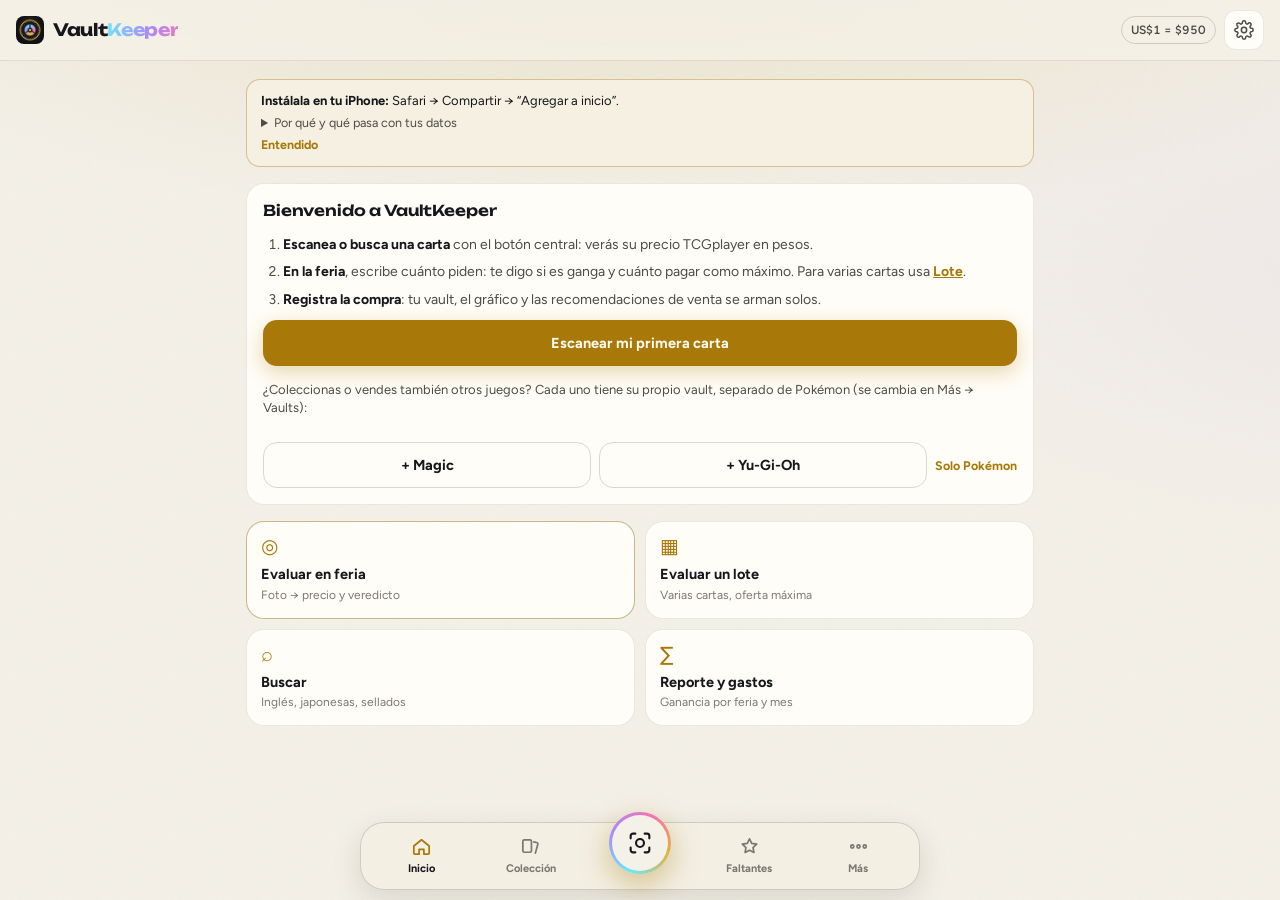
==== otros.html @ b87df8c2 "Vaults separados para Magic y Yu-Gi-Oh, sin tocar el de Pokémon - otros.html?juego=mtg|ygo: app prop" ====
<!doctype html>
<html lang="es">
<head>
  <meta charset="utf-8">
  <meta name="viewport" content="width=device-width, initial-scale=1, maximum-scale=1, viewport-fit=cover">
  <title>VaultKeeper</title>
  <meta name="description" content="Vaults de Magic: The Gathering y Yu-Gi-Oh! de VaultKeeper: precio TCGplayer, compras, ventas y portafolio, separados del vault de Pokémon.">
  <meta name="theme-color" content="#0c0f16" media="(prefers-color-scheme: dark)">
  <meta name="theme-color" content="#f4f1e8" media="(prefers-color-scheme: light)">
  <meta name="apple-mobile-web-app-capable" content="yes">
  <meta name="mobile-web-app-capable" content="yes">
  <meta name="apple-mobile-web-app-status-bar-style" content="black-translucent">
  <meta name="apple-mobile-web-app-title" content="VaultKeeper">
  <link rel="apple-touch-icon" href="icons/apple-touch-icon.png">
  <link rel="icon" type="image/png" href="icons/favicon.png">
  <link rel="manifest" href="manifest.webmanifest">
  <link rel="preconnect" href="https://fonts.googleapis.com">
  <link rel="preconnect" href="https://fonts.gstatic.com" crossorigin>
  <link href="https://fonts.googleapis.com/css2?family=Figtree:wght@400;500;600;700;800&family=Unbounded:wght@500;600;700;800&display=swap" rel="stylesheet">
  <link rel="stylesheet" href="styles.css">
  <script>
    try { sessionStorage.setItem('vk:session', '1'); } catch (e) {}
  </script>
</head>
<body class="tcg">
  <header class="topbar">
    <a class="brand" href="#/inicio" aria-label="VaultKeeper inicio">
      <img src="icons/favicon.png" alt="" width="28" height="28">
      <span>Vault<em>Keeper</em></span>
      <b class="brand-game"></b>
    </a>
    <div class="top-right">
      <span class="fxchip" title="Tipo de cambio usado">US$1 = $—</span>
      <span class="offline-dot" title="Sin conexión">sin red</span>
    </div>
  </header>

  <main id="view"></main>

  <nav class="tabbar" aria-label="Secciones">
    <a href="#/inicio" data-route="inicio">
      <svg viewBox="0 0 24 24"><path d="M4 11.5 12 5l8 6.5V19a1 1 0 0 1-1 1h-4.5v-5h-5v5H5a1 1 0 0 1-1-1z"/></svg><span>Inicio</span>
    </a>
    <a href="#/coleccion" data-route="coleccion">
      <svg viewBox="0 0 24 24"><rect x="4" y="5" width="9" height="13" rx="1.6"/><path d="M15.5 7.2 19 8.1a1 1 0 0 1 .7 1.2l-2.6 9.6"/></svg><span>Colección</span>
    </a>
    <button class="scan-fab" aria-label="Escanear o buscar carta"><span><svg viewBox="0 0 24 24"><path d="M4 8V6a2 2 0 0 1 2-2h2M16 4h2a2 2 0 0 1 2 2v2M20 16v2a2 2 0 0 1-2 2h-2M8 20H6a2 2 0 0 1-2-2v-2"/><circle cx="12" cy="12" r="3.4"/></svg></span></button>
    <a href="#/buscar" data-route="buscar" class="tab-search">
      <svg viewBox="0 0 24 24"><circle cx="11" cy="11" r="6"/><path d="m20 20-4.3-4.3"/></svg><span>Buscar</span>
    </a>
    <a href="#/mas" data-route="mas">
      <svg viewBox="0 0 24 24"><circle cx="5.5" cy="12" r="1.6"/><circle cx="12" cy="12" r="1.6"/><circle cx="18.5" cy="12" r="1.6"/></svg><span>Más</span>
    </a>
  </nav>

  <div id="sheets"></div>
  <div id="toast" class="toast" role="status" aria-live="polite"></div>

  <script type="module" src="js/tcg/app.js"></script>
</body>
</html>
---- styles.css ----
/* VaultKeeper — "bóveda nocturna": ink-dark vault, brass numerals, holo-foil accents. */

:root {
  color-scheme: dark;
  --bg: #0c0f16;
  --bg-2: #10141d;
  --surface: #141823;
  --surface-2: #1b2030;
  --surface-3: #242a3c;
  --line: rgba(255, 255, 255, 0.08);
  --line-2: rgba(255, 255, 255, 0.14);
  --text: #f3efe4;
  --text-2: #b4b1a6;
  --muted: #7d8190;
  --brass: #e2b33c;
  --brass-ink: #1a1405;
  --pos: #45c486;
  --neg: #f0706a;
  --warn: #f2b84b;
  --series-value: #c98500;
  --series-cost: #3987e5;
  --foil: conic-gradient(from 200deg, #6ee7f9, #a78bfa, #f472b6, #e2b33c, #6ee7f9);
  --foil-lin: linear-gradient(100deg, #6ee7f9 0%, #a78bfa 30%, #f472b6 55%, #e2b33c 80%, #6ee7f9 100%);
  --radius: 18px;
  --radius-s: 12px;
  --shadow: 0 12px 40px rgba(0, 0, 0, 0.45);
  --display: 'Unbounded', 'Figtree', system-ui, sans-serif;
  --body: 'Figtree', system-ui, -apple-system, sans-serif;
  --safe-t: env(safe-area-inset-top, 0px);
  /* --vgap: how much shorter than the screen iOS made the viewport (set in app.js). That strip,
     home indicator included, is already outside the page, so it no longer needs the inset. */
  --safe-b: max(0px, calc(env(safe-area-inset-bottom, 0px) - var(--vgap, 0px)));
  --tabbar-h: 68px;
}

@media (prefers-color-scheme: light) {
  :root {
    color-scheme: light;
    --bg: #f4f1e8;
    --bg-2: #ece8dc;
    --surface: #fffdf7;
    --surface-2: #f3efe4;
    --surface-3: #e7e2d4;
    --line: rgba(20, 20, 30, 0.09);
    --line-2: rgba(20, 20, 30, 0.16);
    --text: #16171c;
    --text-2: #4c4b47;
    --muted: #7a786f;
    --brass: #a87908;
    --brass-ink: #fffaf0;
    --pos: #12834f;
    --neg: #c8312b;
    --warn: #9a6400;
    --series-value: #b07800;
    --series-cost: #2a78d6;
    --shadow: 0 10px 30px rgba(40, 30, 10, 0.12);
  }
}

* { box-sizing: border-box; -webkit-tap-highlight-color: transparent; }
html { background: var(--bg); -webkit-text-size-adjust: 100%; text-size-adjust: 100%; }
body {
  margin: 0;
  min-height: 100dvh;
  font-family: var(--body);
  font-size: 15px;
  line-height: 1.4;
  color: var(--text);
  background:
    radial-gradient(120% 60% at 50% -10%, color-mix(in oklab, var(--brass) 14%, transparent), transparent 60%),
    radial-gradient(80% 50% at 110% 30%, color-mix(in oklab, #a78bfa 8%, transparent), transparent 60%),
    var(--bg);
  background-attachment: fixed;
  -webkit-font-smoothing: antialiased;
  overflow-x: hidden;
}
body::before {
  /* fine grain */
  content: '';
  position: fixed;
  inset: 0;
  pointer-events: none;
  opacity: 0.05;
  z-index: 0;
  background-image: url("data:image/svg+xml,%3Csvg xmlns='http://www.w3.org/2000/svg' width='160' height='160'%3E%3Cfilter id='n'%3E%3CfeTurbulence type='fractalNoise' baseFrequency='.9' numOctaves='2' stitchTiles='stitch'/%3E%3C/filter%3E%3Crect width='100%25' height='100%25' filter='url(%23n)'/%3E%3C/svg%3E");
}
body.has-sheet { overflow: hidden; }

h1, h2, h3 { margin: 0; font-family: var(--display); font-weight: 600; letter-spacing: -0.01em; }
h1 { font-size: 26px; }
h2 { font-size: 15px; }
h3 { font-size: 18px; line-height: 1.2; }
p { margin: 0.4em 0; }
a { color: inherit; }
button, input, select { font: inherit; color: inherit; }
button { cursor: pointer; }
img { display: block; }
.muted { color: var(--text-2); }
.small { font-size: 13px; }
.tiny { font-size: 11.5px; color: var(--muted); }
.pos { color: var(--pos); }
.neg { color: var(--neg); }
.flat { color: var(--text-2); }
b, .hero-value, .big, .tile-val, .kv b, .trow-val, .rank-side { font-variant-numeric: tabular-nums; }

/* ───────────── top bar */
.topbar {
  position: sticky;
  top: 0;
  z-index: 20;
  display: flex;
  align-items: center;
  justify-content: space-between;
  padding: calc(var(--safe-t) + 10px) 16px 10px;
  background: color-mix(in oklab, var(--bg) 78%, transparent);
  backdrop-filter: blur(16px) saturate(1.4);
  -webkit-backdrop-filter: blur(16px) saturate(1.4);
  border-bottom: 1px solid var(--line);
}
.brand { display: flex; align-items: center; gap: 9px; text-decoration: none; }
.brand img { border-radius: 8px; }
.brand span { font-family: var(--display); font-weight: 700; font-size: 17px; letter-spacing: -0.02em; }
.brand em { font-style: normal; background: var(--foil-lin); -webkit-background-clip: text; background-clip: text; color: transparent; background-size: 200% 100%; animation: sheen 9s linear infinite; }
.top-right { display: flex; align-items: center; gap: 8px; }
.fxchip { font-size: 12px; font-weight: 600; color: var(--text-2); padding: 5px 9px; border: 1px solid var(--line-2); border-radius: 99px; font-variant-numeric: tabular-nums; }
.offline-dot { display: none; font-size: 11px; font-weight: 700; color: var(--warn); border: 1px solid currentColor; border-radius: 99px; padding: 3px 7px; }
body.offline .offline-dot { display: inline-block; }
.icon-btn { display: inline-grid; place-items: center; width: 36px; height: 36px; border-radius: 12px; border: 1px solid var(--line); background: var(--surface); color: var(--text-2); text-decoration: none; flex: none; }
.gear.on { color: var(--brass); border-color: var(--brass); }
.statusbar { position: absolute; left: 0; right: 0; bottom: -1px; height: 22px; transform: translateY(100%); display: flex; align-items: center; justify-content: center; font-size: 11.5px; color: var(--text-2); background: var(--surface); border-bottom: 1px solid var(--line); overflow: hidden; }
.statusbar i { position: absolute; left: 0; top: 0; bottom: 0; background: color-mix(in oklab, var(--brass) 20%, transparent); transition: width 0.3s; }
.statusbar span { position: relative; }

/* ───────────── main */
#view {
  position: relative;
  z-index: 1;
  max-width: 820px;
  margin: 0 auto;
  padding: 18px 16px calc(var(--tabbar-h) + var(--safe-b) + 36px);
  display: flex;
  flex-direction: column;
  gap: 16px;
}
.view-head p { margin-top: 4px; }
.rise { animation: rise 0.5s cubic-bezier(0.2, 0.7, 0.2, 1) both; animation-delay: calc(var(--d, 0) * 60ms); }
@keyframes rise { from { opacity: 0; transform: translateY(10px); } }
@keyframes sheen { to { background-position: 200% 0; } }

/* ───────────── hero */
.hero {
  position: relative;
  padding: 22px 20px 16px;
  border-radius: 24px;
  background:
    linear-gradient(160deg, color-mix(in oklab, var(--surface-2) 92%, var(--brass)) 0%, var(--surface) 60%);
  border: 1px solid var(--line-2);
  box-shadow: var(--shadow);
  overflow: hidden;
  isolation: isolate;
}
.hero::after {
  content: '';
  position: absolute;
  inset: -40% -20% auto auto;
  width: 260px;
  height: 260px;
  border-radius: 50%;
  background: var(--foil);
  filter: blur(60px);
  opacity: 0.22;
  z-index: -1;
  animation: drift 14s ease-in-out infinite alternate;
}
@keyframes drift { to { transform: translate(-60px, 40px) rotate(90deg); } }
.hero-label { font-size: 12px; text-transform: uppercase; letter-spacing: 0.14em; color: var(--text-2); font-weight: 700; }
.hero-value { font-family: var(--display); font-weight: 700; font-size: clamp(34px, 10vw, 48px); letter-spacing: -0.03em; line-height: 1.05; margin-top: 6px; }
.hero-alt { color: var(--text-2); font-size: 13.5px; margin-top: 2px; }
.hero-stats { display: grid; grid-template-columns: repeat(3, 1fr); gap: 8px; margin-top: 18px; }
.hero-stats div { background: color-mix(in oklab, var(--bg) 40%, transparent); border: 1px solid var(--line); border-radius: 14px; padding: 9px 10px; min-width: 0; }
.hero-stats span { display: block; font-size: 11px; color: var(--muted); text-transform: uppercase; letter-spacing: 0.08em; font-weight: 700; }
.hero-stats b { display: block; font-size: 14.5px; margin-top: 3px; white-space: nowrap; overflow: hidden; text-overflow: ellipsis; }
.hero-stats small { display: block; font-size: 11.5px; font-weight: 600; opacity: 0.9; overflow: hidden; text-overflow: ellipsis; }
.hero-foot { display: flex; justify-content: space-between; align-items: center; gap: 8px; margin-top: 12px; font-size: 12px; color: var(--muted); }
.link { background: none; border: 0; padding: 0; color: var(--brass); font-weight: 700; font-size: 12.5px; }

.quick { display: grid; grid-template-columns: 1fr 1fr; gap: 10px; }
.qa { text-align: left; padding: 14px; border-radius: var(--radius); border: 1px solid var(--line); background: var(--surface); display: grid; gap: 2px; position: relative; overflow: hidden; }
.qa b { font-size: 14.5px; }
.qa small { color: var(--muted); font-size: 12px; }
.qa-ico { font-size: 20px; color: var(--brass); line-height: 1; margin-bottom: 6px; }
.qa.scan { border-color: color-mix(in oklab, var(--brass) 45%, var(--line)); }
.qa:active { transform: scale(0.98); }

/* ───────────── panels */
.panel { background: var(--surface); border: 1px solid var(--line); border-radius: var(--radius); padding: 16px; display: flex; flex-direction: column; gap: 10px; min-width: 0; }
.panel-head { display: flex; justify-content: space-between; align-items: center; gap: 10px; flex-wrap: wrap; }
.legend { display: flex; gap: 14px; font-size: 12.5px; color: var(--text-2); }
.legend span { display: inline-flex; align-items: center; gap: 6px; }
.sw { display: inline-block; width: 14px; height: 3px; border-radius: 2px; vertical-align: middle; margin-right: 6px; }
.legend .sw { margin-right: 0; }
.sw-value { background: var(--series-value); }
.sw-cost { background: var(--series-cost); }
.chart-box { position: relative; min-height: 120px; }
.table-view summary { font-size: 12.5px; color: var(--muted); cursor: pointer; }
.table-view table { width: 100%; border-collapse: collapse; font-size: 12.5px; margin-top: 8px; font-variant-numeric: tabular-nums; }
.table-view th, .table-view td { text-align: right; padding: 5px 4px; border-bottom: 1px solid var(--line); }
.table-view th:first-child, .table-view td:first-child { text-align: left; }
.tv { max-height: 240px; overflow: auto; }

/* chart */
.pchart { display: block; width: 100%; height: auto; overflow: visible; touch-action: pan-y; }
.pchart .grid line { stroke: var(--line); stroke-width: 1; }
.pchart .grid line.zero { stroke: var(--line-2); stroke-dasharray: 3 3; }
.pchart .tick { fill: var(--muted); font-size: 10.5px; font-family: var(--body); font-variant-numeric: tabular-nums; }
.pchart .strip-title { fill: var(--text-2); font-size: 11.5px; font-weight: 700; font-family: var(--body); }
.pchart .line { fill: none; stroke-width: 2; stroke-linecap: round; stroke-linejoin: round; }
.pchart .line-value { stroke: var(--series-value); }
.pchart .line-cost { stroke: var(--series-cost); }
.pchart .line-pct { stroke: var(--text-2); }
.pchart .area-value { fill: var(--series-value); opacity: 0.1; }
.pchart .area-pos { fill: var(--pos); opacity: 0.16; }
.pchart .area-neg { fill: var(--neg); opacity: 0.16; }
.pchart .dot { stroke: var(--surface); stroke-width: 2; }
.pchart .dot-value { fill: var(--series-value); }
.pchart .dot-cost { fill: var(--series-cost); }
.pchart .dot-pct { fill: var(--text-2); }
.pchart .vline { stroke: var(--line-2); stroke-width: 1; }
.pchart .endlbl { font-size: 11px; font-weight: 700; font-family: var(--body); fill: var(--text-2); }
.pchart .endlbl.pos { fill: var(--pos); }
.pchart .endlbl.neg { fill: var(--neg); }
.ctip { position: absolute; display: none; pointer-events: none; background: var(--surface-3); border: 1px solid var(--line-2); border-radius: 10px; padding: 8px 10px; font-size: 12px; line-height: 1.55; box-shadow: var(--shadow); white-space: nowrap; z-index: 2; }
.ctip b { font-variant-numeric: tabular-nums; margin-left: 4px; }
.ctip-d { color: var(--muted); font-size: 11px; font-weight: 700; }

/* ───────────── ranking */
.rank { list-style: none; margin: 0; padding: 0; display: flex; flex-direction: column; gap: 8px; }
.rank-row { display: grid; grid-template-columns: 18px 46px 1fr auto; gap: 10px; align-items: center; padding: 10px; border-radius: 14px; background: var(--surface-2); border: 1px solid var(--line); cursor: pointer; }
.rank-n { font-family: var(--display); font-weight: 700; color: var(--brass); font-size: 15px; text-align: center; }
.rank-row img { width: 46px; height: 64px; object-fit: cover; border-radius: 5px; background: var(--surface-3); }
.rank-main { min-width: 0; }
.rank-name { font-weight: 700; font-size: 14px; white-space: nowrap; overflow: hidden; text-overflow: ellipsis; }
.rank-name small { display: block; font-weight: 500; color: var(--muted); font-size: 11.5px; }
.rank-why { font-size: 12px; color: var(--text-2); margin-top: 2px; }
.rank-list { font-size: 11.5px; color: var(--muted); margin-top: 2px; }
.rank-side { text-align: right; display: grid; justify-items: end; gap: 2px; }
.rank-side b { font-size: 14px; }
.rank-side small { font-size: 11.5px; color: var(--text-2); }
.chip-btn { margin-top: 4px; font-size: 12px; font-weight: 700; padding: 5px 10px; border-radius: 99px; border: 1px solid var(--brass); color: var(--brass); background: transparent; }

/* ───────────── controls */
.btn { display: inline-flex; align-items: center; justify-content: center; gap: 6px; min-height: 46px; padding: 0 16px; border-radius: 14px; border: 1px solid var(--line-2); background: var(--surface-2); font-weight: 700; font-size: 14.5px; text-decoration: none; text-align: center; flex: 1; }
.btn.primary { background: var(--brass); color: var(--brass-ink); border-color: transparent; box-shadow: 0 6px 20px color-mix(in oklab, var(--brass) 30%, transparent); }
.btn.primary:disabled { opacity: 0.4; box-shadow: none; }
.btn.ghost { background: transparent; }
.btn.danger { color: var(--neg); border-color: color-mix(in oklab, var(--neg) 45%, transparent); }
.btn.full { width: 100%; flex: none; }
.btn:active { transform: scale(0.985); }
.btn-row { display: flex; gap: 8px; }
.btn-col { display: flex; flex-direction: column; gap: 8px; }

.seg { display: inline-flex; padding: 3px; border-radius: 12px; background: var(--surface-2); border: 1px solid var(--line); gap: 2px; flex-wrap: nowrap; }
.seg button { border: 0; background: transparent; padding: 8px 12px; border-radius: 9px; font-weight: 700; font-size: 13px; color: var(--text-2); white-space: nowrap; flex: 1; }
.seg button.on { background: var(--surface-3); color: var(--text); box-shadow: 0 1px 0 var(--line-2) inset; }
.seg.small button { padding: 6px 10px; font-size: 12px; }
.panel > .seg, .form .seg, .card-detail .seg { display: flex; }

.input { width: 100%; min-height: 44px; padding: 10px 12px; border-radius: 12px; border: 1px solid var(--line-2); background: var(--bg-2); font-size: 16px; outline: none; }
.input:focus { border-color: var(--brass); box-shadow: 0 0 0 3px color-mix(in oklab, var(--brass) 20%, transparent); }
.input.small { min-height: 36px; padding: 6px 10px; font-size: 14px; width: auto; }
select.input { appearance: none; background-image: linear-gradient(45deg, transparent 50%, var(--muted) 50%), linear-gradient(135deg, var(--muted) 50%, transparent 50%); background-position: calc(100% - 15px) 52%, calc(100% - 10px) 52%; background-size: 5px 5px; background-repeat: no-repeat; padding-right: 28px; }
.money-in { display: flex; gap: 8px; align-items: stretch; }
.money-in .input { flex: 1; min-width: 0; font-size: 20px; font-weight: 700; font-variant-numeric: tabular-nums; }
.money-in .seg { flex: none; }
.money-in .btn { flex: none; }
.field { display: flex; flex-direction: column; gap: 6px; min-width: 0; }
/* iOS draws date fields with their own intrinsic width that ignores width:100% and pushes the
   form sideways; drop the native look so they fit their column like any other input. */
input[type='date'].input { -webkit-appearance: none; appearance: none; display: block; min-width: 0; max-width: 100%; line-height: 1.3; }
input[type='date'].input::-webkit-date-and-time-value { text-align: left; margin: 0; }
.field > span { font-size: 12.5px; font-weight: 700; color: var(--text-2); }
.row2 { display: grid; grid-template-columns: repeat(2, minmax(0, 1fr)); gap: 10px; }
.form { display: flex; flex-direction: column; gap: 14px; }

.switch { display: inline-flex; align-items: center; gap: 8px; font-size: 12.5px; color: var(--text-2); font-weight: 600; }
.switch input { appearance: none; width: 36px; height: 22px; border-radius: 99px; background: var(--surface-3); position: relative; transition: background 0.2s; margin: 0; }
.switch input::after { content: ''; position: absolute; top: 3px; left: 3px; width: 16px; height: 16px; border-radius: 50%; background: var(--text); transition: transform 0.2s; }
.switch input:checked { background: var(--brass); }
.switch input:checked::after { transform: translateX(14px); background: var(--brass-ink); }

.kv { display: flex; justify-content: space-between; gap: 12px; padding: 8px 0; border-bottom: 1px dashed var(--line); font-size: 14px; }
.kv span { color: var(--text-2); }
.kv b { text-align: right; }
.kv em { font-style: normal; font-size: 12px; }
.kvs { display: flex; flex-direction: column; }
.kv3 { display: grid; grid-template-columns: repeat(3, 1fr); gap: 6px; }
.kv3 div { background: var(--surface-2); border-radius: 10px; padding: 8px; text-align: center; }
.kv3 span { display: block; font-size: 11px; color: var(--muted); font-weight: 700; text-transform: uppercase; letter-spacing: 0.06em; }

/* ───────────── rarity chips */
.chips-scroll { display: flex; gap: 6px; overflow-x: auto; padding-bottom: 4px; margin: 0 -16px; padding-inline: 16px; scrollbar-width: none; }
.chips-scroll::-webkit-scrollbar { display: none; }
.chips-wrap { display: flex; flex-wrap: wrap; gap: 6px; }
.rchip { display: inline-flex; align-items: center; gap: 6px; padding: 6px 10px 6px 7px; border-radius: 99px; border: 1px solid var(--line-2); background: var(--surface); font-size: 12.5px; font-weight: 700; white-space: nowrap; color: var(--text-2); }
.rchip em { font-style: normal; font-size: 11px; color: var(--muted); background: var(--surface-2); border-radius: 99px; padding: 1px 6px; }
.rchip.on { color: var(--text); border-color: var(--brass); background: color-mix(in oklab, var(--brass) 14%, var(--surface)); }
.rsym { flex: none; filter: drop-shadow(0 0 0.5px rgba(0, 0, 0, 0.6)); color: var(--text-2); }

.filters { display: flex; flex-direction: column; gap: 10px; }
.filter-row { display: flex; gap: 8px; flex-wrap: wrap; align-items: center; }

/* ───────────── grids & tiles */
.grid { display: grid; grid-template-columns: repeat(auto-fill, minmax(150px, 1fr)); gap: 12px; }
.grid-tight { grid-template-columns: repeat(auto-fill, minmax(118px, 1fr)); gap: 10px; }
.tile { text-align: left; padding: 0; border: 0; background: none; display: flex; flex-direction: column; gap: 7px; min-width: 0; }
.tile-img { position: relative; aspect-ratio: 63 / 88; border-radius: 9px; overflow: hidden; background: var(--surface-2); box-shadow: 0 6px 18px rgba(0, 0, 0, 0.35); transition: transform 0.2s; }
.tile-img img { width: 100%; height: 100%; object-fit: cover; }
.tile:active .tile-img { transform: scale(0.97); }
.tile.dim .tile-img img { filter: grayscale(0.85) brightness(0.55); }
.tile.dim .tile-meta { opacity: 0.75; }
.tile-meta { min-width: 0; }
.tile-name { display: flex; align-items: center; gap: 5px; font-weight: 700; font-size: 13px; }
.tile-name span { white-space: nowrap; overflow: hidden; text-overflow: ellipsis; }
.tile-sub { font-size: 11.5px; color: var(--muted); white-space: nowrap; overflow: hidden; text-overflow: ellipsis; }
.tile-val { display: flex; justify-content: space-between; align-items: baseline; gap: 6px; margin-top: 3px; font-size: 13px; }
.tile-val em { font-style: normal; font-weight: 700; font-size: 12px; }
.badge { position: absolute; top: 6px; right: 6px; width: 24px; height: 24px; display: grid; place-items: center; border-radius: 50%; font-size: 13px; font-weight: 800; background: rgba(0, 0, 0, 0.6); color: #fff; backdrop-filter: blur(4px); }
.badge.have { background: var(--pos); color: #04170d; }
.badge.wish { color: #f472b6; }
.badge.keep { color: var(--brass); }
.badge.check { background: rgba(0, 0, 0, 0.45); color: transparent; border: 2px solid #fff; }
.badge.check.on { background: var(--brass); color: var(--brass-ink); border-color: var(--brass); }

/* ───────────── checklist */
.rgrid { display: grid; grid-auto-flow: column; grid-template-rows: repeat(2, auto); grid-auto-columns: 112px; gap: 8px; overflow-x: auto; margin: 0 -16px; padding: 0 16px 4px; scrollbar-width: none; scroll-snap-type: x proximity; }
.rgrid::-webkit-scrollbar { display: none; }
.rcard { display: flex; flex-direction: column; align-items: flex-start; gap: 6px; padding: 10px; border-radius: 14px; border: 1px solid var(--line); background: var(--surface); text-align: left; min-height: 78px; position: relative; scroll-snap-align: start; }
@media (min-width: 700px) { .rgrid { grid-auto-flow: row; grid-template-rows: none; grid-template-columns: repeat(auto-fill, minmax(112px, 1fr)); overflow: visible; margin: 0; padding: 0; } }
.rcard span { font-size: 12px; font-weight: 700; line-height: 1.2; }
.rcard em { position: absolute; top: 9px; right: 9px; font-style: normal; font-size: 10.5px; font-weight: 800; color: var(--muted); letter-spacing: 0.04em; }
.rcard.on { border-color: var(--brass); background: color-mix(in oklab, var(--brass) 12%, var(--surface)); box-shadow: 0 0 0 1px var(--brass) inset; }
.heart { color: #f472b6; font-size: 22px; line-height: 1; }
.heart.big { font-size: 30px; }
.cl-body { display: flex; flex-direction: column; gap: 12px; }
.progress-card { border-radius: var(--radius); padding: 16px; background: var(--surface); border: 1px solid var(--line-2); position: relative; overflow: hidden; display: flex; flex-direction: column; gap: 8px; }
.progress-card::before { content: ''; position: absolute; inset: 0 0 auto 0; height: 3px; background: var(--foil-lin); background-size: 200% 100%; animation: sheen 6s linear infinite; }
.pc-top { display: flex; gap: 10px; align-items: center; }
.pc-top b { display: block; font-family: var(--display); font-weight: 600; font-size: 15px; }
.pc-num { font-family: var(--display); font-size: 30px; font-weight: 700; display: flex; align-items: baseline; gap: 6px; font-variant-numeric: tabular-nums; }
.pc-num b { color: var(--brass); }
.pc-num span { margin-left: auto; font-size: 15px; color: var(--text-2); }
.bar { height: 8px; border-radius: 99px; background: var(--surface-3); overflow: hidden; }
.bar i { display: block; height: 100%; border-radius: 99px; background: var(--foil-lin); }

/* ───────────── trade */
.tlist { display: flex; flex-direction: column; gap: 6px; }
.trow { display: grid; grid-template-columns: 38px 1fr auto 32px; gap: 10px; align-items: center; padding: 6px; border-radius: 12px; background: var(--surface-2); }
.trow img { width: 38px; height: 53px; object-fit: cover; border-radius: 4px; }
.trow-main { min-width: 0; }
.trow-main b, .trow-main small { display: block; white-space: nowrap; overflow: hidden; text-overflow: ellipsis; }
.trow-main small, .trow-val small { color: var(--muted); font-size: 11.5px; }
.trow-val { text-align: right; }
.trow-val b, .trow-val small { display: block; }
.trow .icon-btn { width: 30px; height: 30px; font-size: 12px; }
.balance { position: sticky; bottom: calc(var(--tabbar-h) + var(--safe-b) + 10px); z-index: 5; background: color-mix(in oklab, var(--surface-2) 92%, transparent); backdrop-filter: blur(14px); -webkit-backdrop-filter: blur(14px); border: 1px solid var(--line-2); border-radius: var(--radius); padding: 14px; display: flex; flex-direction: column; gap: 10px; box-shadow: var(--shadow); }
.bal-row { display: flex; justify-content: space-between; }
.bal-row span { display: block; font-size: 11.5px; color: var(--muted); font-weight: 700; text-transform: uppercase; letter-spacing: 0.06em; }
.bal-row b { font-size: 17px; }
.bal-row .r { text-align: right; }
.bal-bar { height: 8px; border-radius: 99px; background: var(--series-value); overflow: hidden; }
.bal-bar i { display: block; height: 100%; background: var(--series-cost); border-right: 2px solid var(--surface-2); }

/* ───────────── verdicts */
.verdict-box { border-radius: 14px; padding: 12px 14px; border: 1px solid; display: grid; gap: 2px; }
.vb-label { font-family: var(--display); font-weight: 700; font-size: 16px; }
.vb-main { font-weight: 700; font-size: 15px; }
.vb-main small { font-weight: 500; color: var(--text-2); }
.vb-sub { font-size: 13px; color: var(--text-2); }
.vb-warn { font-size: 12.5px; color: var(--warn); margin-top: 4px; }
.deal-hot { border-color: var(--pos); background: color-mix(in oklab, var(--pos) 14%, transparent); }
.deal-hot .vb-label { color: var(--pos); }
.deal-hot .vb-label::before { content: '◆ '; }
.deal-good { border-color: color-mix(in oklab, var(--pos) 50%, var(--line)); background: color-mix(in oklab, var(--pos) 7%, transparent); }
.deal-good .vb-label { color: var(--pos); }
.deal-fair { border-color: var(--line-2); background: var(--surface-2); }
.deal-bad { border-color: color-mix(in oklab, var(--neg) 55%, transparent); background: color-mix(in oklab, var(--neg) 9%, transparent); }
.deal-bad .vb-label { color: var(--neg); }
em.deal-hot, em.deal-good { color: var(--pos); background: none; border: 0; font-weight: 700; }
em.deal-fair { color: var(--text-2); background: none; border: 0; }
em.deal-bad { color: var(--neg); background: none; border: 0; font-weight: 700; }

/* ───────────── sheets */
.sheet-wrap { position: fixed; inset: 0; z-index: 50; }
.sheet-backdrop { position: absolute; inset: 0; background: rgba(4, 6, 10, 0.55); opacity: 0; transition: opacity 0.25s; backdrop-filter: blur(2px); }
.sheet { position: absolute; left: 0; right: 0; bottom: 0; max-width: 680px; margin: 0 auto; max-height: 88dvh; display: flex; flex-direction: column; background: var(--surface); border-radius: 24px 24px 0 0; border: 1px solid var(--line-2); border-bottom: 0; box-shadow: 0 -20px 60px rgba(0, 0, 0, 0.5); transform: translateY(100%); transition: transform 0.28s cubic-bezier(0.2, 0.8, 0.2, 1); }
.sheet-wrap.tall .sheet { height: 92dvh; max-height: 92dvh; }
.sheet-wrap.open .sheet { transform: none; }
.sheet-wrap.open .sheet-backdrop { opacity: 1; }
.sheet-head { position: relative; display: flex; align-items: center; justify-content: space-between; padding: 18px 16px 10px; }
.sheet-head h2 { font-size: 17px; }
.grab { position: absolute; top: 7px; left: 50%; width: 38px; height: 4px; margin-left: -19px; border-radius: 99px; background: var(--line-2); }
.sheet-body { overflow-y: auto; overflow-x: hidden; padding: 4px 16px calc(var(--safe-b) + 20px); overscroll-behavior: contain; display: flex; flex-direction: column; gap: 14px; }
.sheet-body > div { display: flex; flex-direction: column; gap: 14px; }

.card-detail { display: flex; flex-direction: column; gap: 14px; }
.cd-top { display: grid; grid-template-columns: 42% 1fr; gap: 14px; align-items: start; }
.cd-img { width: 100%; aspect-ratio: 63 / 88; object-fit: cover; border-radius: 12px; box-shadow: 0 14px 36px rgba(0, 0, 0, 0.5); background: var(--surface-2); }
.cd-info { display: flex; flex-direction: column; gap: 6px; min-width: 0; }
.rline { display: flex; align-items: center; gap: 7px; font-weight: 700; font-size: 13.5px; }
.jp { font-style: normal; font-size: 11px; font-weight: 800; padding: 2px 6px; border-radius: 6px; background: var(--surface-3); color: var(--text-2); }
.owned-pill, .tag { align-self: flex-start; font-size: 12px; font-weight: 800; padding: 4px 9px; border-radius: 99px; background: color-mix(in oklab, var(--pos) 18%, transparent); color: var(--pos); }
.tag.reventa { background: color-mix(in oklab, var(--series-cost) 18%, transparent); color: var(--series-cost); }
.tag.coleccion { background: color-mix(in oklab, var(--brass) 18%, transparent); color: var(--brass); }
.price-hero { display: flex; justify-content: space-between; align-items: flex-end; padding: 14px; border-radius: 14px; background: var(--surface-2); border: 1px solid var(--line); }
.price-hero .label, .deal .label { font-size: 11.5px; color: var(--muted); font-weight: 700; text-transform: uppercase; letter-spacing: 0.08em; }
.price-hero .big { font-family: var(--display); font-weight: 700; font-size: 28px; letter-spacing: -0.02em; color: var(--brass); }
.price-hero .cm { text-align: right; font-weight: 700; }
.deal { display: flex; flex-direction: column; gap: 8px; padding: 14px; border-radius: 14px; border: 1px dashed var(--line-2); }
.mini-card .tile { flex-direction: row; align-items: center; gap: 12px; pointer-events: none; }
.mini-card .tile-img { width: 64px; flex: none; }
.buy-sum { display: flex; flex-direction: column; }
.fxline { display: flex; gap: 8px; align-items: center; margin-top: -6px; }
.search-row { display: grid; grid-template-columns: 1fr 120px; gap: 8px; position: sticky; top: 0; z-index: 2; background: var(--surface); padding-bottom: 6px; }

.empty { text-align: center; padding: 28px 12px; color: var(--muted); border: 1px dashed var(--line-2); border-radius: var(--radius); }
.empty.small { padding: 16px; }
.empty.wide { grid-column: 1 / -1; }
.loading { text-align: center; padding: 30px; color: var(--muted); font-weight: 600; }
.loading::before { content: ''; display: block; width: 26px; height: 26px; margin: 0 auto 10px; border-radius: 50%; border: 3px solid var(--surface-3); border-top-color: var(--brass); animation: spin 0.8s linear infinite; }
@keyframes spin { to { transform: rotate(360deg); } }

/* ───────────── tab bar */
.tabbar { position: fixed; z-index: 30; left: 50%; transform: translateX(-50%); bottom: calc(var(--safe-b) + 10px); width: min(560px, calc(100% - 20px)); height: var(--tabbar-h); display: grid; grid-template-columns: repeat(5, 1fr); align-items: center; padding: 0 6px; border-radius: 24px; background: color-mix(in oklab, var(--surface-2) 86%, transparent); backdrop-filter: blur(18px) saturate(1.4); -webkit-backdrop-filter: blur(18px) saturate(1.4); border: 1px solid var(--line-2); box-shadow: var(--shadow); }
.tabbar a { display: flex; flex-direction: column; align-items: center; gap: 3px; text-decoration: none; color: var(--muted); font-size: 10.5px; font-weight: 700; padding: 6px 0; }
.tabbar svg { width: 23px; height: 23px; fill: none; stroke: currentColor; stroke-width: 1.8; stroke-linecap: round; stroke-linejoin: round; }
.tabbar a.on { color: var(--text); }
.tabbar a.on svg { stroke: var(--brass); }
.scan-fab { justify-self: center; width: 62px; height: 62px; margin-top: -26px; border-radius: 50%; border: 0; padding: 3px; background: var(--foil); box-shadow: 0 10px 30px color-mix(in oklab, var(--brass) 40%, transparent); animation: spinbg 12s linear infinite; }
.scan-fab span { display: grid; place-items: center; width: 100%; height: 100%; border-radius: 50%; background: var(--bg); }
.scan-fab svg { width: 28px; height: 28px; fill: none; stroke: var(--text); stroke-width: 1.8; stroke-linecap: round; }
.scan-fab:active { transform: scale(0.94); }
@property --a { syntax: '<angle>'; initial-value: 0deg; inherits: false; }
@keyframes spinbg { to { filter: hue-rotate(360deg); } }

/* ───────────── scanner */
.scanner { position: fixed; inset: 0; z-index: 80; background: #000; color: #fff; }
.scanner video { position: absolute; inset: 0; width: 100%; height: 100%; object-fit: cover; }
.scan-shade { position: absolute; inset: 0; display: grid; place-items: center; pointer-events: none; }
.scan-frame { position: relative; width: min(78vw, 56dvh * 0.716); aspect-ratio: 63 / 88; border-radius: 16px; box-shadow: 0 0 0 200vmax rgba(0, 0, 0, 0.55); }
.scan-frame span { position: absolute; width: 34px; height: 34px; border: 3px solid #e2b33c; }
.scan-frame span:nth-child(1) { top: -3px; left: -3px; border-right: 0; border-bottom: 0; border-radius: 16px 0 0 0; }
.scan-frame span:nth-child(2) { top: -3px; right: -3px; border-left: 0; border-bottom: 0; border-radius: 0 16px 0 0; }
.scan-frame span:nth-child(3) { bottom: -3px; left: -3px; border-right: 0; border-top: 0; border-radius: 0 0 0 16px; }
.scan-frame span:nth-child(4) { bottom: -3px; right: -3px; border-left: 0; border-top: 0; border-radius: 0 0 16px 0; }
.scanner.busy .scan-frame::after { content: ''; position: absolute; left: 0; right: 0; height: 3px; background: var(--foil-lin); box-shadow: 0 0 18px #e2b33c; animation: scanline 1.4s ease-in-out infinite alternate; }
@keyframes scanline { from { top: 4%; } to { top: 94%; } }
.scan-top { position: absolute; top: 0; left: 0; right: 0; padding: calc(var(--safe-t) + 12px) 16px 12px; display: flex; align-items: center; gap: 10px; }
.scan-top .icon-btn { background: rgba(0, 0, 0, 0.5); border-color: rgba(255, 255, 255, 0.2); color: #fff; }
.scan-title { font-family: var(--display); font-weight: 600; font-size: 15px; flex: 1; }
.scan-mode { font-size: 11px; font-weight: 700; padding: 4px 8px; border-radius: 99px; background: rgba(0, 0, 0, 0.5); border: 1px solid rgba(255, 255, 255, 0.2); }
.scan-hint { position: absolute; left: 16px; right: 16px; top: calc(var(--safe-t) + 64px); text-align: center; font-size: 13px; color: rgba(255, 255, 255, 0.8); }
.scan-status small { display: block; margin-top: 4px; font-size: 12.5px; font-weight: 600; color: rgba(255, 255, 255, 0.75); }
.scan-status { position: absolute; left: 16px; right: 16px; bottom: calc(var(--safe-b) + 128px); text-align: center; font-size: 14px; font-weight: 700; background: rgba(0, 0, 0, 0.7); border-radius: 14px; padding: 10px 12px; }
.scan-bottom { position: absolute; left: 0; right: 0; bottom: 0; padding: 16px 20px calc(var(--safe-b) + 24px); display: grid; grid-template-columns: 1fr auto 1fr; align-items: center; gap: 12px; }
.scan-bottom .pill-btn:first-child { justify-self: start; }
.scan-bottom .pill-btn:last-child { justify-self: end; }
.pill-btn { font-weight: 700; font-size: 14px; padding: 10px 16px; border-radius: 99px; background: rgba(0, 0, 0, 0.5); border: 1px solid rgba(255, 255, 255, 0.25); color: #fff; cursor: pointer; }
.shutter { width: 78px; height: 78px; border-radius: 50%; border: 4px solid #fff; background: transparent; padding: 5px; }
.shutter span { display: block; width: 100%; height: 100%; border-radius: 50%; background: #fff; transition: transform 0.15s; }
.shutter:active span { transform: scale(0.88); }
.scanner.busy .shutter span { background: #e2b33c; }

/* ───────────── toast */
.to-top { position: fixed; z-index: 29; right: calc((100% - min(560px, 100% - 20px)) / 2 + 4px); bottom: calc(var(--tabbar-h) + var(--safe-b) + 22px); width: 44px; height: 44px; border-radius: 50%; display: grid; place-items: center; padding: 0; color: var(--text); background: color-mix(in oklab, var(--surface-2) 88%, transparent); backdrop-filter: blur(14px); -webkit-backdrop-filter: blur(14px); border: 1px solid var(--line-2); box-shadow: var(--shadow); opacity: 0; transform: translateY(12px) scale(0.9); pointer-events: none; transition: opacity 0.2s, transform 0.2s; }
.to-top svg { width: 22px; height: 22px; fill: none; stroke: currentColor; stroke-width: 2; stroke-linecap: round; stroke-linejoin: round; }
.to-top.show { opacity: 1; transform: none; pointer-events: auto; }
.to-top:active { transform: scale(0.92); }
body.has-sheet .to-top { opacity: 0; pointer-events: none; }
.toast { position: fixed; z-index: 100; left: 50%; bottom: calc(var(--tabbar-h) + var(--safe-b) + 24px); transform: translate(-50%, 20px); opacity: 0; pointer-events: none; padding: 11px 16px; border-radius: 14px; background: var(--surface-3); border: 1px solid var(--line-2); font-weight: 700; font-size: 14px; box-shadow: var(--shadow); transition: all 0.25s; max-width: calc(100% - 32px); text-align: center; }
.toast.show { opacity: 1; transform: translate(-50%, 0); }
.toast.ok { border-color: var(--pos); }
.toast.err { border-color: var(--neg); }

@media (min-width: 700px) {
  .grid { grid-template-columns: repeat(auto-fill, minmax(170px, 1fr)); }
  .hero-stats b { font-size: 16px; }
}
@media (max-width: 380px) {
  .hero-stats { grid-template-columns: 1fr 1fr; }
  .hero-stats div:last-child { grid-column: 1 / -1; }
  .grid { grid-template-columns: repeat(2, 1fr); }
  .seg.small button { padding: 6px 8px; }
}
@media (prefers-reduced-motion: reduce) {
  *, *::before, *::after { animation: none !important; transition: none !important; }
}
[hidden] { display: none !important; }

.shot-row { display: grid; grid-template-columns: 84px 1fr; gap: 12px; align-items: start; }
.shot { width: 84px; border-radius: 8px; border: 1px solid var(--line-2); }
.tip { font-size: 13px; padding: 10px 12px; border-radius: 12px; background: color-mix(in oklab, var(--brass) 12%, transparent); border: 1px solid color-mix(in oklab, var(--brass) 40%, transparent); }
.tip a { color: var(--brass); font-weight: 700; }

/* ───────────── price detail & history */
button.price-hero { width: 100%; font: inherit; color: inherit; text-align: left; cursor: pointer; }
button.price-hero:active { transform: scale(0.99); }
.hist-link { margin-top: 6px; font-size: 12.5px; font-weight: 700; color: var(--brass); }
.kv2 { display: grid; grid-template-columns: 1fr 1fr; gap: 6px; }
.kv2 > div { background: var(--surface-2); border-radius: 10px; padding: 9px 10px; }
.kv2 span { display: block; font-size: 11px; color: var(--muted); font-weight: 700; text-transform: uppercase; letter-spacing: 0.05em; }
.kv2 b { display: block; font-size: 15px; margin-top: 2px; }
.kv2 small { display: block; color: var(--text-2); font-size: 11.5px; }
.hist { display: flex; flex-direction: column; gap: 12px; }
.hist h2 { font-size: 14px; }
.hist-head { display: grid; grid-template-columns: 44px 1fr; gap: 10px; align-items: center; }
.hist-head img { width: 44px; border-radius: 4px; }

/* ───────────── v6: lote, reporte, alertas, canales, lista de venta, ráfaga */
.quick { grid-template-columns: 1fr 1fr; }
a.qa { text-decoration: none; color: inherit; }
.kpill { display: inline-block; align-self: flex-start; font-size: 11px; font-weight: 800; padding: 2px 8px; border-radius: 99px; background: color-mix(in oklab, var(--series-cost) 18%, transparent); color: var(--series-cost); }
.kpill.jp { background: color-mix(in oklab, #f472b6 18%, transparent); color: #f472b6; }
.slab { position: absolute; left: 6px; bottom: 6px; font-size: 10.5px; font-weight: 800; padding: 2px 6px; border-radius: 6px; background: rgba(0, 0, 0, 0.72); color: #fff; }
.slab.cond { background: rgba(160, 90, 0, 0.85); }
.notice { font-size: 13px; padding: 12px 14px; border-radius: 14px; background: color-mix(in oklab, var(--brass) 10%, var(--surface)); border: 1px solid color-mix(in oklab, var(--brass) 40%, transparent); }
.alerts .badge-count { font-size: 12px; font-weight: 800; padding: 2px 9px; border-radius: 99px; background: var(--brass); color: var(--brass-ink); }
.alert-row { display: grid; grid-template-columns: 36px 1fr 30px; gap: 10px; align-items: center; padding: 8px; border-radius: 12px; background: var(--surface-2); cursor: pointer; border-left: 3px solid var(--line-2); }
.alert-row img { width: 36px; border-radius: 4px; }
.alert-row b { display: block; font-size: 13.5px; }
.alert-row small { display: block; font-size: 12px; color: var(--text-2); }
.alert-row.up, .alert-row.sell { border-left-color: var(--pos); }
.alert-row.down { border-left-color: var(--neg); }
.alert-row.wish { border-left-color: #f472b6; }
.alert-row .icon-btn { width: 28px; height: 28px; font-size: 11px; }
.maxpay-box { display: grid; grid-template-columns: 1fr auto; align-items: baseline; gap: 2px 10px; padding: 10px 12px; border-radius: 12px; background: color-mix(in oklab, var(--pos) 10%, var(--surface-2)); border: 1px solid color-mix(in oklab, var(--pos) 35%, transparent); }
.maxpay-box span { font-size: 12px; font-weight: 700; color: var(--text-2); text-transform: uppercase; letter-spacing: 0.05em; }
.maxpay-box b { font-family: var(--display); font-size: 20px; color: var(--pos); text-align: right; }
.maxpay-box small { grid-column: 1 / -1; font-size: 11.5px; color: var(--muted); }
.maxpay-box.warn { background: color-mix(in oklab, var(--neg) 10%, var(--surface-2)); border-color: color-mix(in oklab, var(--neg) 35%, transparent); }
.gold { color: var(--brass); }
.balance .label { font-size: 11.5px; color: var(--muted); font-weight: 700; text-transform: uppercase; letter-spacing: 0.08em; }
.bal-row small { display: block; font-size: 11.5px; }
.lot-row { grid-template-columns: 38px 1fr auto 32px; }
.lot-row.review { outline: 2px solid color-mix(in oklab, var(--warn) 70%, transparent); }
.lot-row .open { cursor: pointer; }
.lot-ctrls { display: flex; gap: 6px; flex-wrap: wrap; margin-top: 4px; }
.lot-ctrls .input.small { min-height: 30px; padding: 3px 24px 3px 8px; font-size: 12.5px; }
.rep { display: flex; flex-direction: column; gap: 8px; }
.rep-row { padding: 10px 12px; border-radius: 12px; background: var(--surface-2); }
.rep-head { display: flex; justify-content: space-between; gap: 8px; }
.rep-grid { display: grid; grid-template-columns: repeat(2, 1fr); gap: 4px 10px; margin-top: 6px; font-size: 13px; font-variant-numeric: tabular-nums; }
.rep-grid span { display: block; font-size: 10.5px; color: var(--muted); font-weight: 700; text-transform: uppercase; letter-spacing: 0.05em; }
.rep-grid em { font-style: normal; font-weight: 700; }
.rep-grid small { color: var(--muted); }
.channels { display: flex; flex-direction: column; gap: 6px; }
.ch-row { display: grid; grid-template-columns: 24px 1fr 60px 84px; gap: 5px; align-items: center; }
.ch-row .input { min-height: 38px; padding: 6px 8px; font-size: 14px; }
.ch-num { display: flex; align-items: center; gap: 3px; }
.ch-num em { font-style: normal; font-size: 12px; color: var(--muted); font-weight: 700; }
.radio input { appearance: none; width: 20px; height: 20px; border-radius: 50%; border: 2px solid var(--line-2); margin: 0; }
.radio input:checked { border-color: var(--brass); background: radial-gradient(var(--brass) 45%, transparent 50%); }
.radio span { display: none; }
.sl-list { display: flex; flex-direction: column; gap: 6px; }
.sl-row { display: grid; grid-template-columns: 22px 34px 1fr 96px; gap: 8px; align-items: center; padding: 6px; border-radius: 10px; background: var(--surface-2); }
.sl-row img { width: 34px; border-radius: 3px; }
.sl-row b, .sl-row small { display: block; white-space: nowrap; overflow: hidden; text-overflow: ellipsis; }
.sl-row small { color: var(--muted); font-size: 11.5px; }
.sl-row .input { min-height: 36px; padding: 6px 8px; font-size: 14px; text-align: right; }
.sl-main { min-width: 0; }
.scan-lang { font-weight: 800; font-size: 12px; padding: 5px 10px; border-radius: 99px; background: var(--brass); color: #1a1405; border: 0; }
.burst-strip { position: absolute; left: 0; right: 0; bottom: calc(var(--safe-b) + 128px); display: flex; gap: 6px; padding: 0 16px; overflow-x: auto; }
.burst-strip span { flex: none; width: 44px; height: 61px; border-radius: 6px; overflow: hidden; border: 2px solid rgba(255, 255, 255, 0.4); }
.burst-strip span.ok { border-color: #45c486; }
.burst-strip span.bad { border-color: #f0706a; }
.burst-strip img { width: 100%; height: 100%; object-fit: cover; }
.scan-done { background: #e2b33c; color: #1a1405; border-color: transparent; }
.sheet-body .seg.kinds, .filters .seg.kinds, .deal .seg.conds, .form .seg.conds { display: flex; }

/* ───────────── v7: audit fixes (iPhone zoom, tap targets, welcome, menu) */
/* iOS zooms into any field under 16px when focused: keep every input/select at 16px. */
.input, .input.small, select.input, .ch-row .input, .sl-row .input, .lot-ctrls .input.small { font-size: 16px; }
.input.small { min-height: 38px; padding: 6px 10px; }
.lot-ctrls .input.small { min-height: 34px; padding: 4px 26px 4px 8px; }
/* Comfortable tap targets */
.icon-btn { width: 40px; height: 40px; }
.trow .icon-btn, .alert-row .icon-btn { width: 38px; height: 38px; font-size: 12px; }
.alert-row { grid-template-columns: 36px 1fr 38px; }
.trow, .lot-row { grid-template-columns: 38px 1fr auto 38px; }
.chip-btn { min-height: 34px; padding: 6px 12px; }
.notice details { margin: 4px 0; color: var(--text-2); }
.notice summary { cursor: pointer; color: var(--text-2); font-size: 12.5px; }
.welcome .steps { margin: 4px 0 0; padding-left: 20px; display: flex; flex-direction: column; gap: 8px; font-size: 14px; color: var(--text-2); }
.welcome .steps b { color: var(--text); }
.welcome .steps a { color: var(--brass); font-weight: 700; }
.menu { display: flex; flex-direction: column; gap: 8px; }
.menu a, .menu button { display: grid; grid-template-columns: 40px 1fr 16px; gap: 12px; align-items: center; padding: 14px; border-radius: var(--radius); border: 1px solid var(--line); background: var(--surface); text-decoration: none; color: inherit; text-align: left; font: inherit; width: 100%; }
.menu .m-ico { font-size: 22px; color: var(--brass); text-align: center; }
.menu b { display: block; font-size: 15px; }
.menu small { display: block; font-size: 12.5px; color: var(--muted); margin-top: 2px; }
.menu em { font-style: normal; color: var(--muted); font-size: 20px; }
.sl-price.fixed { border-color: var(--brass); }
.scan-lang { padding: 6px 12px; font-size: 12.5px; }
.badge-perm { flex: none; }

/* ───────────── v13: audit (iPhone layout, 320–430 px) */
/* Totals bars of Lote/Intercambio: sticky only on tall screens; on a phone a 300–400 px bar
   covered the list it summarizes, so it flows after it instead. */
.balance { position: static; }
@media (min-height: 900px) and (min-width: 600px) { .balance { position: sticky; } }

/* Long option texts must not widen the page (Faltantes) or overlap the price (Lote). */
.filter-row select.input { max-width: 100%; min-width: 0; }
.filter-row .setsel { flex: 1 1 100%; }
.lot-ctrls > * { min-width: 0; }
.lot-ctrls select.input.small { flex: 1 1 72px; max-width: 100%; width: auto; }

/* Mini card in Vender / Registrar compra: wrap a long name inside the sheet. */
.mini-card .tile { width: 100%; min-width: 0; }
.mini-card .tile > div { min-width: 0; }
.mini-card .tile-name span { white-space: normal; overflow-wrap: anywhere; }

/* Segmented controls with long labels wrap instead of being cut by the sheet. */
.seg button { min-width: 0; white-space: normal; line-height: 1.15; }

/* Stat cards: amounts shrink to fit (fitText in ui.js); the line under them may wrap. */
.hero-stats small { white-space: normal; overflow: visible; }
@media (max-width: 400px) {
  .hero-stats { grid-template-columns: 1fr 1fr; }
  .hero-stats div:last-child { grid-column: 1 / -1; }
}

/* Rows with a card: two lines for the name so two similar cards can be told apart. */
.trow { gap: 8px; }
.trow-main b { white-space: normal; display: -webkit-box; -webkit-line-clamp: 2; -webkit-box-orient: vertical; line-height: 1.2; }
.exp-row { grid-template-columns: minmax(0, 1fr) auto 38px; }

/* Ranking at 320–380 px: name gets the full width, gain + "Vender" go under it. */
@media (max-width: 380px) {
  .rank-row { grid-template-columns: 16px 40px minmax(0, 1fr); gap: 8px; }
  .rank-row img { width: 40px; height: 56px; }
  .rank-side { grid-column: 2 / -1; grid-auto-flow: column; justify-content: space-between; align-items: center; text-align: left; justify-items: start; }
  .rank-name { white-space: normal; }
}

/* Header at 320 px: chip on one line; offline shown on the chip itself. */
.fxchip, .offline-dot { white-space: nowrap; }
body.offline .fxchip { border-color: var(--warn); color: var(--warn); }
@media (max-width: 400px) {
  .brand { gap: 6px; }
  .brand span { font-size: 15px; }
  .top-right { gap: 6px; }
  .fxchip { padding: 4px 7px; font-size: 11.5px; }
  body.offline .offline-dot { display: none; }
}

/* Scanner header at 320 px. */
.scan-title { min-width: 0; white-space: nowrap; overflow: hidden; text-overflow: ellipsis; font-size: 14px; }
.scan-lang, .scan-mode { white-space: nowrap; flex: none; }
@media (max-width: 360px) { .scan-mode { display: none; } }
/* Burst: the status line sits above the thumbnails, not on top of them. */
.burst-strip { bottom: calc(var(--safe-b) + 182px); }

/* Ajustes → canales: at 320 px the name gets its own row. */
@media (max-width: 400px) {
  .ch-row { grid-template-columns: 24px 1fr 1fr; grid-template-areas: 'r n n' 'r p f'; row-gap: 6px; }
  .ch-row .radio { grid-area: r; }
  .ch-row .ch-name { grid-area: n; }
  .ch-row .ch-num:nth-of-type(2) { grid-area: p; }
  .ch-row .ch-num:last-child { grid-area: f; }
  .ch-row + .ch-row { margin-top: 6px; }
}
.ch-num .input { min-width: 0; }

/* Ajustes: manual FX field readable. */
.money-in .input.fxman { font-size: 16px; font-weight: 600; }

/* Search: sealed products hide the number field — don't keep its empty column. */
.search-row:has(.num[hidden]) { grid-template-columns: 1fr; }

/* Card price: TCGplayer and Cardmarket never touch. */
.price-hero { gap: 12px; }
.price-hero > div { min-width: 0; }

/* Toast: with a sheet open it goes to the top so it never covers "Guardar". */
body.has-sheet .toast { top: calc(var(--safe-t) + 12px); bottom: auto; transform: translate(-50%, -20px); }
body.has-sheet .toast.show { transform: translate(-50%, 0); }

/* Touch targets ≥ 38 px and text ≥ 11 px. */
.seg.small button { min-height: 38px; }
.lot-ctrls .input.small { min-height: 38px; }
.link { padding: 10px 4px; margin: -10px -4px; }
.chip-btn { min-height: 38px; padding: 8px 12px; }
.rchip { min-height: 38px; }
.radio { padding: 9px; margin: -9px; }
.tabbar a { font-size: 11px; }

/* Light mode: black-translucent paints the status bar text white; keep the notch strip dark
   so the time and battery stay readable. */
@media (prefers-color-scheme: light) {
  .topbar { background: linear-gradient(#16171c 0 var(--safe-t), color-mix(in oklab, var(--bg) 78%, transparent) var(--safe-t)); }
  .kpill.jp { color: #b0306f; }
}
/* Card rows (Lote, Intercambio) at ≤400 px: the value moves under the name, which gets the width. */
@media (max-width: 400px) {
  .trow:not(.exp-row) { grid-template-columns: 38px minmax(0, 1fr) 38px; row-gap: 2px; }
  .trow:not(.exp-row) > img { grid-row: span 2; align-self: start; }
  .trow:not(.exp-row) > .trow-val, .trow:not(.exp-row) > .setval { grid-column: 2; grid-row: 2; text-align: left; justify-self: start; }
  .trow:not(.exp-row) > .trow-val b, .trow:not(.exp-row) > .trow-val small { display: inline; margin-right: 6px; }
  .trow:not(.exp-row) > .icon-btn { grid-column: 3; grid-row: 1; }
}
/* New version ready (service worker): one tap reloads. */
.update-pill { position: fixed; z-index: 90; left: 50%; transform: translateX(-50%); top: calc(var(--safe-t) + 60px); padding: 10px 16px; border-radius: 99px; border: 0; background: var(--brass); color: #1a1405; font-weight: 800; font-size: 13.5px; box-shadow: var(--shadow); white-space: nowrap; max-width: calc(100% - 32px); }
.cl-search { margin-bottom: 10px; }
.empty.wide .btn { margin-top: 8px; }
/* Eventos */
.ev-list { display: flex; flex-direction: column; gap: 8px; }
.ev-row { display: grid; grid-template-columns: minmax(0, 1fr) auto; gap: 10px; align-items: center; width: 100%; text-align: left; padding: 12px; border-radius: 14px; border: 1px solid var(--line); background: var(--surface-2); color: inherit; font: inherit; }
.ev-main b { display: block; font-size: 14.5px; overflow-wrap: anywhere; }
.ev-main small, .ev-val small { display: block; font-size: 12px; color: var(--muted); margin-top: 2px; }
.ev-val { text-align: right; }
.ev-val b { font-size: 15px; }
.ev-h { font-size: 13px; text-transform: uppercase; letter-spacing: 0.06em; color: var(--text-2); margin: 6px 0 0; }
.seg.small button { white-space: nowrap; }

/* ───────────── vaults (Magic / Yu-Gi-Oh) */
.brand-game { font-size: 11px; font-weight: 800; padding: 3px 8px; border-radius: 99px; background: var(--brass); color: #1a1405; white-space: nowrap; }
.brand-game:empty { display: none; }
.vault-list { display: flex; flex-direction: column; gap: 8px; }
.vault-row { display: flex; flex-direction: column; gap: 6px; padding: 10px; border-radius: 14px; border: 1px solid var(--line); background: var(--surface-2); }
.vault-row.on { border-color: color-mix(in oklab, var(--brass) 60%, transparent); }
.vault-go { display: grid; grid-template-columns: 32px minmax(0, 1fr) auto; gap: 10px; align-items: center; width: 100%; text-align: left; background: none; border: 0; color: inherit; font: inherit; padding: 2px 0; min-height: 40px; }
.vault-go[hidden] { display: none; }
.vault-go b { display: block; font-size: 14.5px; }
.vault-go small { display: block; font-size: 12px; color: var(--muted); }
.vault-go em { font-style: normal; color: var(--brass); font-weight: 800; }
.vault-ico { font-size: 22px; text-align: center; color: var(--brass); }
.vault-sw { font-size: 13px; }
.search-row.tcg { grid-template-columns: 1fr; }
.welcome .vault-pick { display: flex; flex-wrap: wrap; gap: 8px; margin-top: 10px; }
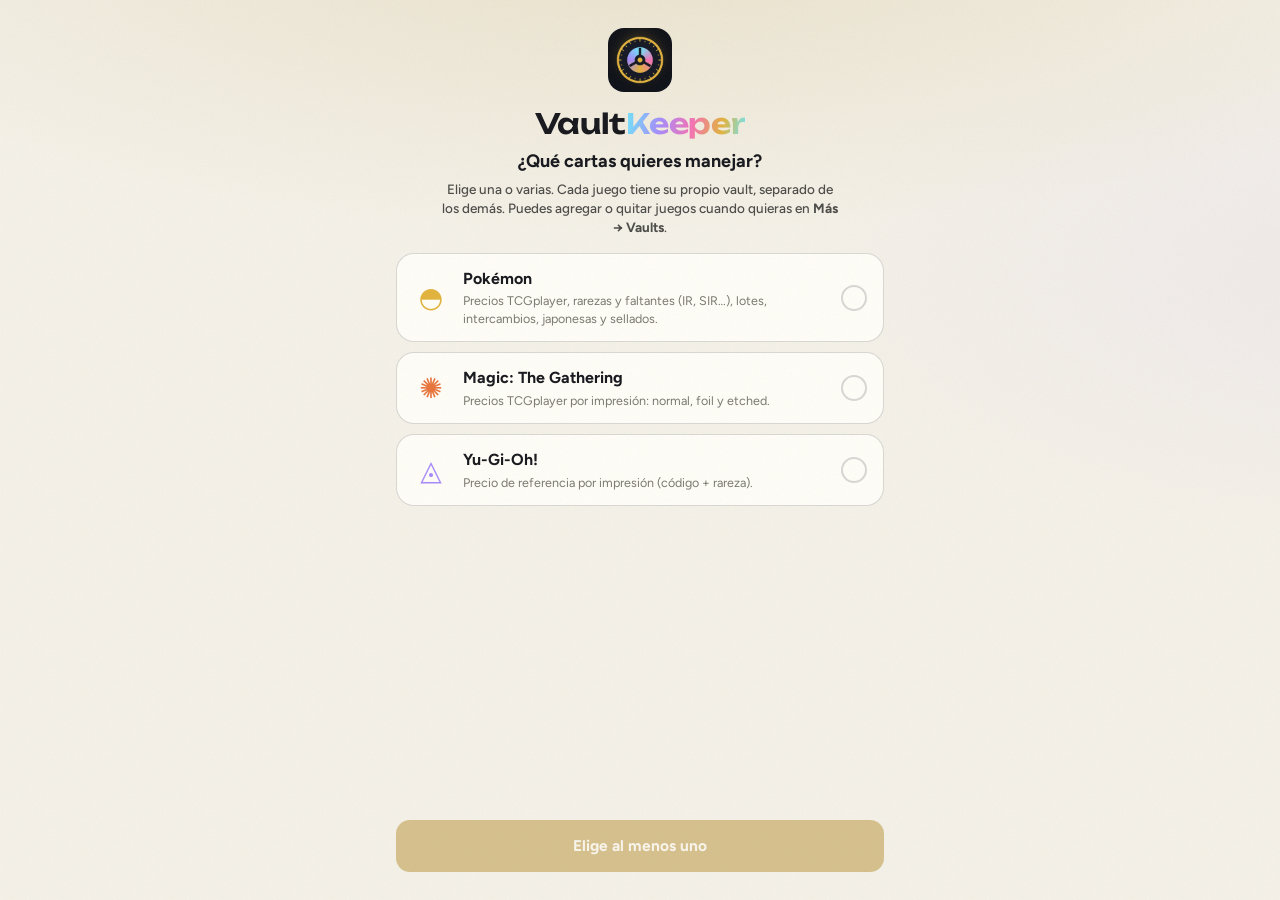
==== commit 4a1e3f00: "Primer inicio: elegir qué juegos manejar (sin Pokémon por defecto) y vault actual siempre visible - " ====
--- a/otros.html
+++ b/otros.html
@@ -19,16 +19,31 @@
   <link href="https://fonts.googleapis.com/css2?family=Figtree:wght@400;500;600;700;800&family=Unbounded:wght@500;600;700;800&display=swap" rel="stylesheet">
   <link rel="stylesheet" href="styles.css">
   <script>
-    try { sessionStorage.setItem('vk:session', '1'); } catch (e) {}
+    // Nothing chosen yet and no cards anywhere: ask first (elegir.html).
+    try {
+      var ls = localStorage, j = function (k) { try { return JSON.parse(ls.getItem(k) || 'null'); } catch (e) { return null; } };
+      var idOf = function (k) { return k === 'vaultkeeper:v1' ? 'pokemon' : k.split(':')[1]; };
+      var withData = [];
+      for (var i = 0; i < ls.length; i++) {
+        var k = ls.key(i);
+        if (/^vaultkeeper:(v1|[a-z0-9]+:v1)$/.test(k)) { var s = j(k); if (s && s.items && s.items.length) withData.push(idOf(k)); }
+      }
+      var legacy = j('vaultkeeper:vaults');
+      var chosen = j('vaultkeeper:juegos') || (legacy ? ['pokemon'].concat(legacy) : null);
+      if (!chosen && !withData.length) location.replace('elegir.html');
+      sessionStorage.setItem('vk:session', '1');
+    } catch (e) {}
   </script>
 </head>
 <body class="tcg">
   <header class="topbar">
-    <a class="brand" href="#/inicio" aria-label="VaultKeeper inicio">
-      <img src="icons/favicon.png" alt="" width="28" height="28">
-      <span>Vault<em>Keeper</em></span>
-      <b class="brand-game"></b>
-    </a>
+    <div class="brand-row">
+      <a class="brand" href="#/inicio" aria-label="VaultKeeper inicio">
+        <img src="icons/favicon.png" alt="" width="28" height="28">
+        <span>Vault<em>Keeper</em></span>
+      </a>
+      <button class="vault-pill" type="button"></button>
+    </div>
     <div class="top-right">
       <span class="fxchip" title="Tipo de cambio usado">US$1 = $—</span>
       <span class="offline-dot" title="Sin conexión">sin red</span>
--- a/styles.css
+++ b/styles.css
@@ -723,8 +723,6 @@
 .seg.small button { white-space: nowrap; }
 
 /* ───────────── vaults (Magic / Yu-Gi-Oh) */
-.brand-game { font-size: 11px; font-weight: 800; padding: 3px 8px; border-radius: 99px; background: var(--brass); color: #1a1405; white-space: nowrap; }
-.brand-game:empty { display: none; }
 .vault-list { display: flex; flex-direction: column; gap: 8px; }
 .vault-row { display: flex; flex-direction: column; gap: 6px; padding: 10px; border-radius: 14px; border: 1px solid var(--line); background: var(--surface-2); }
 .vault-row.on { border-color: color-mix(in oklab, var(--brass) 60%, transparent); }
@@ -737,3 +735,34 @@
 .vault-sw { font-size: 13px; }
 .search-row.tcg { grid-template-columns: 1fr; }
 .welcome .vault-pick { display: flex; flex-wrap: wrap; gap: 8px; margin-top: 10px; }
+
+/* ───────────── current vault, always visible (header pill + accent line) */
+.brand-row { display: flex; align-items: center; gap: 8px; min-width: 0; }
+.vault-pill { display: inline-flex; align-items: center; gap: 6px; min-height: 36px; padding: 5px 11px 5px 9px; border-radius: 99px; border: 1.5px solid var(--vault, var(--brass)); background: color-mix(in oklab, var(--vault, var(--brass)) 20%, transparent); color: var(--text); font-weight: 800; font-size: 13.5px; white-space: nowrap; }
+.vault-pill:empty { display: none; }
+.vault-pill .vp-ico { color: var(--vault, var(--brass)); font-size: 16px; line-height: 1; }
+.vault-pill .vp-caret { font-size: 10px; opacity: 0.7; }
+.topbar { box-shadow: inset 0 -2px 0 color-mix(in oklab, var(--vault, transparent) 75%, transparent); }
+.hero::before { content: ''; position: absolute; left: 0; top: 0; bottom: 0; width: 4px; background: var(--vault, transparent); border-radius: 24px 0 0 24px; }
+@media (max-width: 400px) { .brand span { display: none; } }
+.vault-row .vault-ico { color: var(--vault); }
+.vault-row.on { border-color: var(--vault); background: color-mix(in oklab, var(--vault) 10%, var(--surface-2)); }
+.vault-go strong { color: var(--vault); }
+
+/* ───────────── first launch: which games? (elegir.html) */
+.choose { max-width: 520px; margin: 0 auto; padding: calc(var(--safe-t) + 28px) 16px calc(var(--safe-b) + 28px); display: flex; flex-direction: column; gap: 16px; min-height: 100dvh; }
+.choose-head { text-align: center; display: flex; flex-direction: column; align-items: center; gap: 6px; }
+.choose-head img { border-radius: 16px; }
+.choose-head h1 { font-family: var(--display); font-size: 28px; margin: 6px 0 0; }
+.choose-head h1 em { font-style: normal; background: var(--foil-lin); -webkit-background-clip: text; background-clip: text; color: transparent; }
+.choose-head p { margin: 0; font-size: 18px; font-weight: 700; }
+.choose-head p.muted { font-size: 13.5px; font-weight: 500; max-width: 400px; }
+.choose-list { display: flex; flex-direction: column; gap: 10px; }
+.choose-card { display: grid; grid-template-columns: 40px minmax(0, 1fr) 28px; gap: 12px; align-items: center; width: 100%; text-align: left; padding: 14px; border-radius: 18px; border: 1.5px solid var(--line-2); background: var(--surface); color: var(--text); font: inherit; }
+.choose-card .cc-ico { font-size: 28px; text-align: center; color: var(--vault); }
+.choose-card b { display: block; font-size: 16px; }
+.choose-card small { display: block; font-size: 12.5px; color: var(--muted); margin-top: 2px; }
+.choose-card .cc-check { width: 26px; height: 26px; border-radius: 50%; border: 2px solid var(--line-2); display: grid; place-items: center; font-weight: 900; font-size: 14px; color: transparent; }
+.choose-card.on { border-color: var(--vault); background: color-mix(in oklab, var(--vault) 14%, var(--surface)); }
+.choose-card.on .cc-check { background: var(--vault); border-color: var(--vault); color: #15120a; }
+.choose .start { margin-top: auto; min-height: 52px; font-size: 15.5px; }
